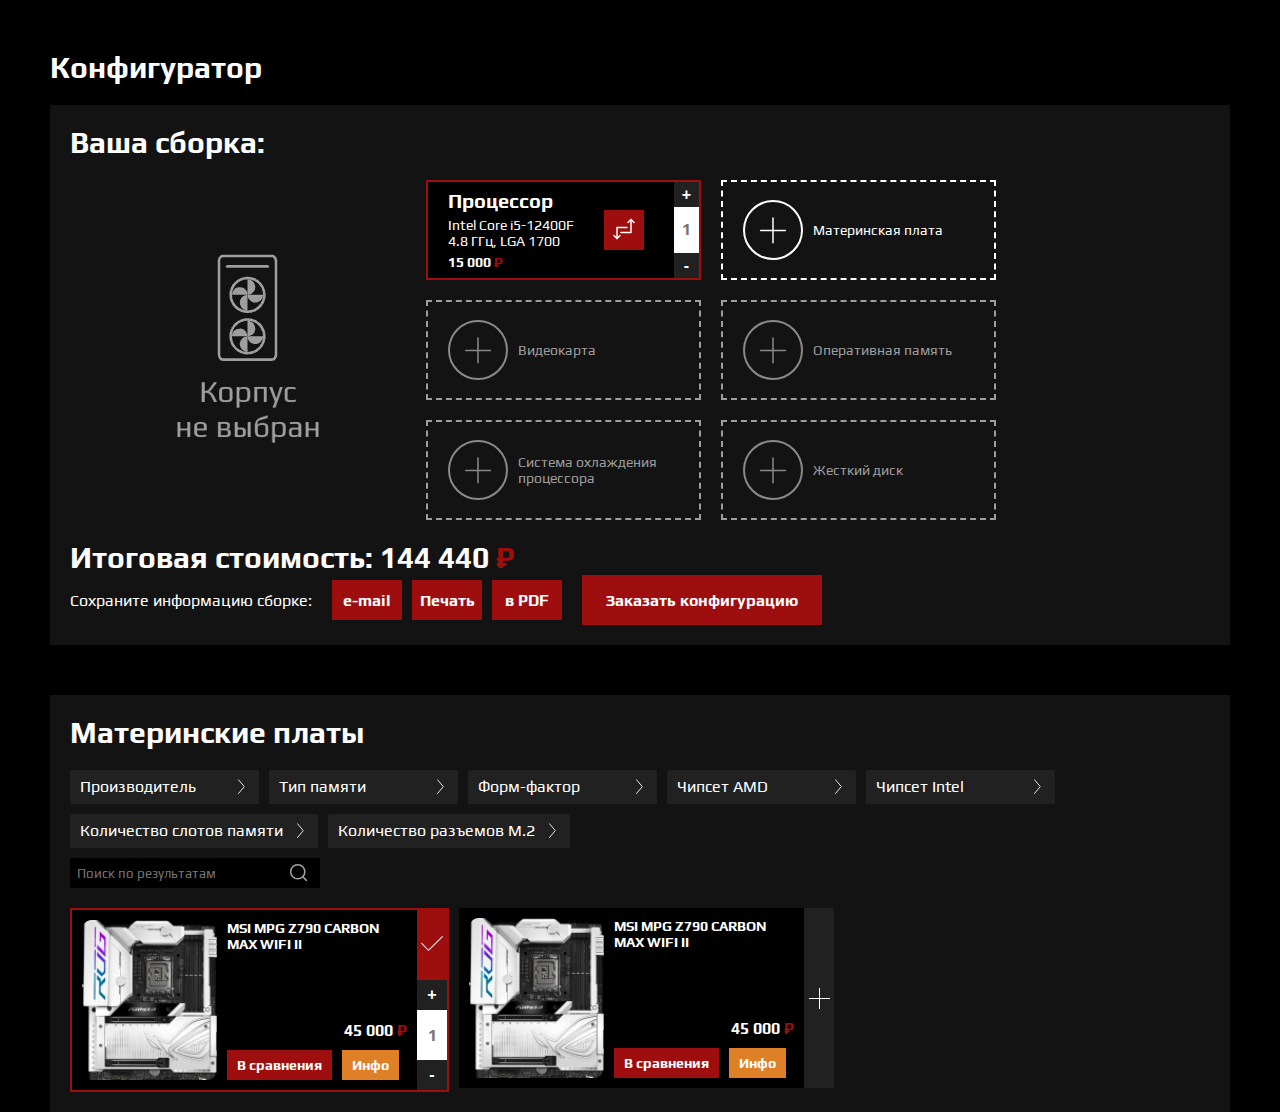
==== configurator.html @ 813980e0 "Configurator is ready" ====
<!DOCTYPE html>
<html lang="en">
<head>
    <meta charset="UTF-8">
    <meta name="viewport" content="width=device-width, initial-scale=1">
    <title>Главная | LevelPC</title>
    <link rel="icon" href="assets/icons/favicon.svg" type="image/x-icon">
    <link rel="preconnect" href="https://fonts.googleapis.com">
    <link rel="preconnect" href="https://fonts.gstatic.com" crossorigin>
    <link href="https://fonts.googleapis.com/css2?family=Play:wght@400;700&display=swap" rel="stylesheet">
    <link rel="stylesheet" href="styles.css">
    <script src="https://code.jquery.com/jquery-3.7.1.js"></script>
</head>
<body>
    <section class="configurator-wrapper">
        <h2 class="block-title">Конфигуратор</h2>
        <div class="configurator-container">
            <div class="your-build-head">
                <h2 class="block-title">Ваша сборка:</h2>
                <h2 class="mobile-price-label">144 440 <span style="color:#9f0e0e;">₽</span></h2>
            </div>
            <div class="configurator-build-container">
                <img src="assets/Images/goods/no-pc.png" alt="" class="build-case-image">
                <div class="build-parts-flex">
                    <div class="build-part chosen-part">
                        <div class="part-text">
                            <p class="build-part-title">Процессор</p>
                            <p class="build-part-name"><a href="">Intel Core i5-12400F<br>4.8 ГГц, LGA 1700</a></p>
                            <p class="build-part-price">15 000 <span style="color:#9f0e0e;">₽</span></p>
                        </div>
                        <button class="part-replace-button">
                            <img src="assets/icons/replace-icon.svg" alt="">
                        </button>
                        <div class="part-counter">
                            <button class="part-add">+</button>
                            <input type="text" class="part-count" placeholder="1">
                            <button class="part-reduce">-</button>
                        </div>
                    </div>
                    <div class="build-part ready-to-pick" >
                        <div class="part-text">
                            <p class="build-part-title">Процессор</p>
                            <p class="build-part-name"><a href="">Intel Core i5-12400F<br>4.8 ГГц, LGA 1700</a></p>
                        </div>
                        <button class="part-replace-button">
                            <img src="assets/icons/replace-icon.svg" alt="">
                        </button>
                        <div class="part-counter">
                            <button class="part-add">+</button>
                            <input type="text" class="part-count" placeholder="1">
                            <button class="part-reduce">-</button>
                        </div>
                        <div class="pick-text">
                            <img src="assets/icons/add-part-icon.svg" alt="" class="add-part-image">
                            <p class="pick-part-name">Материнская плата</p>
                        </div>
                    </div>
                    <div class="build-part ready-to-pick unavailable-to-pick" >
                        <div class="part-text">
                            <p class="build-part-title">Процессор</p>
                            <p class="build-part-name"><a href="">Intel Core i5-12400F<br>4.8 ГГц, LGA 1700</a></p>
                        </div>
                        <button class="part-replace-button">
                            <img src="assets/icons/replace-icon.svg" alt="">
                        </button>
                        <div class="part-counter">
                            <button class="part-add">+</button>
                            <input type="text" class="part-count" placeholder="1">
                            <button class="part-reduce">-</button>
                        </div>
                        <div class="pick-text">
                            <img src="assets/icons/add-part-icon.svg" alt="" class="add-part-image">
                            <p class="pick-part-name">Видеокарта</p>
                        </div>
                    </div>
                    <div class="build-part ready-to-pick unavailable-to-pick" >
                        <div class="part-text">
                            <p class="build-part-title">Процессор</p>
                            <p class="build-part-name"><a href="">Intel Core i5-12400F<br>4.8 ГГц, LGA 1700</a></p>
                        </div>
                        <button class="part-replace-button">
                            <img src="assets/icons/replace-icon.svg" alt="">
                        </button>
                        <div class="part-counter">
                            <button class="part-add">+</button>
                            <input type="text" class="part-count" placeholder="1">
                            <button class="part-reduce">-</button>
                        </div>
                        <div class="pick-text">
                            <img src="assets/icons/add-part-icon.svg" alt="" class="add-part-image">
                            <p class="pick-part-name">Оперативная память</p>
                        </div>
                    </div>
                    <div class="build-part ready-to-pick unavailable-to-pick" >
                        <div class="part-text">
                            <p class="build-part-title">Процессор</p>
                            <p class="build-part-name"><a href="">Intel Core i5-12400F<br>4.8 ГГц, LGA 1700</a></p>
                        </div>
                        <button class="part-replace-button">
                            <img src="assets/icons/replace-icon.svg" alt="">
                        </button>
                        <div class="part-counter">
                            <button class="part-add">+</button>
                            <input type="text" class="part-count" placeholder="1">
                            <button class="part-reduce">-</button>
                        </div>
                        <div class="pick-text">
                            <img src="assets/icons/add-part-icon.svg" alt="" class="add-part-image">
                            <p class="pick-part-name">Система охлаждения процессора</p>
                        </div>
                    </div>
                    <div class="build-part ready-to-pick unavailable-to-pick" >
                        <div class="part-text">
                            <p class="build-part-title">Процессор</p>
                            <p class="build-part-name"><a href="">Intel Core i5-12400F<br>4.8 ГГц, LGA 1700</a></p>
                        </div>
                        <button class="part-replace-button">
                            <img src="assets/icons/replace-icon.svg" alt="">
                        </button>
                        <div class="part-counter">
                            <button class="part-add">+</button>
                            <input type="text" class="part-count" placeholder="1">
                            <button class="part-reduce">-</button>
                        </div>
                        <div class="pick-text">
                            <img src="assets/icons/add-part-icon.svg" alt="" class="add-part-image">
                            <p class="pick-part-name">Жесткий диск</p>
                        </div>
                    </div>
                    <div class="build-part ready-to-pick unavailable-to-pick" >
                        <div class="part-text">
                            <p class="build-part-title">Процессор</p>
                            <p class="build-part-name"><a href="">Intel Core i5-12400F<br>4.8 ГГц, LGA 1700</a></p>
                            
                        </div>
                        <button class="part-replace-button">
                            <img src="assets/icons/replace-icon.svg" alt="">
                        </button>
                        <div class="part-counter">
                            <button class="part-add">+</button>
                            <input type="text" class="part-count" placeholder="1">
                            <button class="part-reduce">-</button>
                        </div>
                        <div class="pick-text">
                            <img src="assets/icons/add-part-icon.svg" alt="" class="add-part-image">
                            <p class="pick-part-name">Твердотельный накопитель</p>
                        </div>
                    </div>
                    <div class="build-part ready-to-pick unavailable-to-pick" >
                        <div class="part-text">
                            <p class="build-part-title">Процессор</p>
                            <p class="build-part-name"><a href="">Intel Core i5-12400F<br>4.8 ГГц, LGA 1700</a></p>
                        </div>
                        <button class="part-replace-button">
                            <img src="assets/icons/replace-icon.svg" alt="">
                        </button>
                        <div class="part-counter">
                            <button class="part-add">+</button>
                            <input type="text" class="part-count" placeholder="1">
                            <button class="part-reduce">-</button>
                        </div>
                        <div class="pick-text">
                            <img src="assets/icons/add-part-icon.svg" alt="" class="add-part-image">
                            <p class="pick-part-name">Корпус</p>
                        </div>
                    </div>
                    <div class="build-part ready-to-pick unavailable-to-pick" >
                        <div class="part-text">
                            <p class="build-part-title">Процессор</p>
                            <p class="build-part-name"><a href="">Intel Core i5-12400F<br>4.8 ГГц, LGA 1700</a></p>
                        </div>
                        <button class="part-replace-button">
                            <img src="assets/icons/replace-icon.svg" alt="">
                        </button>
                        <div class="part-counter">
                            <button class="part-add">+</button>
                            <input type="text" class="part-count" placeholder="1">
                            <button class="part-reduce">-</button>
                        </div>
                        <div class="pick-text">
                            <img src="assets/icons/add-part-icon.svg" alt="" class="add-part-image">
                            <p class="pick-part-name">Система охлаждения корпуса</p>
                        </div>
                    </div>
                </div>
            </div>
            <div class="configurator-bottom">
                <h2 class="final-price-label">Итоговая стоимость: 144 440 <span style="color:#9f0e0e;">₽</span></h2>
                <div class="configurator-bottom-right-part">
                    <p class="save-information-label">Сохраните информацию сборке:</p>
                    <div class="save-information">
                        <button class="save-by-button">e-mail</button>
                        <button class="save-by-button">Печать</button>
                        <button class="save-by-button">в PDF</button>
                    </div>
                    <button class="build-order-button">
                        Заказать конфигурацию
                    </button>
                </div>
            </div>
        </div>
    </section>
    <section class="parts-list-wrapper">
        <!-- <div class="right-popup-wrapper">
            <div class="goods-info-container"></div>
        </div> -->
        <h2 class="block-title">Материнские платы</h2>
        <div class="filters-button">
            <img src="assets/icons/filters-icon.svg" alt="">
            <p class="filters-title">Фильтры</p>
        </div>
        <div class="parts-list-container">
            <div class="specs-drop-list">
                <div class="specs-drop-list-main">
                    <p class="drop-list-title">Производитель</p>
                    <img src="assets/icons/droplist-arrow-icon.svg" alt="" class="droplist-icon">
                    <div class="droplist-list">
                        <div class="droplist-item droplist-item_1">
                            <p>AsRock</p>
                            <input type="checkbox" class="droplist-checkbox">
                        </div>
                        <div class="droplist-item droplist-item_1">
                            <p>ColorFul</p>
                            <input type="checkbox" class="droplist-checkbox">
                        </div>
                        <div class="droplist-item droplist-item_1">
                            <p>GIGABYTE</p>
                            <input type="checkbox" class="droplist-checkbox">
                        </div>
                        <div class="droplist-item droplist-item_1">
                            <p>MaxSun</p>
                            <input type="checkbox" class="droplist-checkbox">
                        </div>
                        <div class="droplist-item droplist-item_1">
                            <p>MSI</p>
                            <input type="checkbox" class="droplist-checkbox">
                        </div>
                    </div>
                </div>
                <!-- <div class="specs-drop-list-main">
                    <p class="drop-list-title">Сокет</p>
                    <img src="assets/icons/droplist-arrow-icon.svg" alt="" class="droplist-icon">
                    <div class="droplist-list">
                        <div class="droplist-item droplist-item_1">
                            <p>AM5</p>
                            <input type="checkbox" class="droplist-checkbox">
                        </div>
                        <div class="droplist-item droplist-item_1">
                            <p>AM4</p>
                            <input type="checkbox" class="droplist-checkbox">
                        </div>
                        <div class="droplist-item droplist-item_1">
                            <p>LGA1851</p>
                            <input type="checkbox" class="droplist-checkbox">
                        </div>
                        <div class="droplist-item droplist-item_1">
                            <p>LGA1700</p>
                            <input type="checkbox" class="droplist-checkbox">
                        </div>
                        <div class="droplist-item droplist-item_1">
                            <p>LGA1200</p>
                            <input type="checkbox" class="droplist-checkbox">
                        </div>
                    </div>
                </div> -->
                <div class="specs-drop-list-main">
                    <p class="drop-list-title">Тип памяти</p>
                    <img src="assets/icons/droplist-arrow-icon.svg" alt="" class="droplist-icon">
                    <div class="droplist-list">
                        <div class="droplist-item droplist-item_1">
                            <p>DDR5</p>
                            <input type="checkbox" class="droplist-checkbox">
                        </div>
                        <div class="droplist-item droplist-item_1">
                            <p>DDR4</p>
                            <input type="checkbox" class="droplist-checkbox">
                        </div>
                    </div>
                </div>
                <div class="specs-drop-list-main">
                    <p class="drop-list-title">Форм-фактор</p>
                    <img src="assets/icons/droplist-arrow-icon.svg" alt="" class="droplist-icon">
                    <div class="droplist-list">
                        <div class="droplist-item droplist-item_1">
                            <p>E-ATX</p>
                            <input type="checkbox" class="droplist-checkbox">
                        </div>
                        <div class="droplist-item droplist-item_1">
                            <p>Standard-ATX</p>
                            <input type="checkbox" class="droplist-checkbox">
                        </div>
                        <div class="droplist-item droplist-item_1">
                            <p>Micro-ATX</p>
                            <input type="checkbox" class="droplist-checkbox">
                        </div>
                        <div class="droplist-item droplist-item_1">
                            <p>Mini-ATX</p>
                            <input type="checkbox" class="droplist-checkbox">
                        </div>
                    </div>
                </div>
                <div class="specs-drop-list-main">
                    <p class="drop-list-title">Чипсет AMD</p>
                    <img src="assets/icons/droplist-arrow-icon.svg" alt="" class="droplist-icon">
                    <div class="droplist-list">
                        <div class="droplist-item droplist-item_1">
                            <p>X870</p>
                            <input type="checkbox" class="droplist-checkbox">
                        </div>
                        <div class="droplist-item droplist-item_1">
                            <p>X870E</p>
                            <input type="checkbox" class="droplist-checkbox">
                        </div>
                        <div class="droplist-item droplist-item_1">
                            <p>B850</p>
                            <input type="checkbox" class="droplist-checkbox">
                        </div>
                        <div class="droplist-item droplist-item_1">
                            <p>B840</p>
                            <input type="checkbox" class="droplist-checkbox">
                        </div>
                    </div>
                </div>
                <div class="specs-drop-list-main">
                    <p class="drop-list-title">Чипсет Intel</p>
                    <img src="assets/icons/droplist-arrow-icon.svg" alt="" class="droplist-icon">
                    <div class="droplist-list">
                        <div class="droplist-item droplist-item_1">
                            <p>Z890</p>
                            <input type="checkbox" class="droplist-checkbox">
                        </div>
                        <div class="droplist-item droplist-item_1">
                            <p>Z790</p>
                            <input type="checkbox" class="droplist-checkbox">
                        </div>
                        <div class="droplist-item droplist-item_1">
                            <p>H770</p>
                            <input type="checkbox" class="droplist-checkbox">
                        </div>
                        <div class="droplist-item droplist-item_1">
                            <p>B760</p>
                            <input type="checkbox" class="droplist-checkbox">
                        </div>
                    </div>
                </div>
                <div class="specs-drop-list-main">
                    <p class="drop-list-title">Количество слотов памяти</p>
                    <img src="assets/icons/droplist-arrow-icon.svg" alt="" class="droplist-icon">
                    <div class="droplist-list">
                        <div class="droplist-item droplist-item_1">
                            <p>8</p>
                            <input type="checkbox" class="droplist-checkbox">
                        </div>
                        <div class="droplist-item droplist-item_1">
                            <p>4</p>
                            <input type="checkbox" class="droplist-checkbox">
                        </div>
                        <div class="droplist-item droplist-item_1">
                            <p>2</p>
                            <input type="checkbox" class="droplist-checkbox">
                        </div>
                    </div>
                </div>
                <div class="specs-drop-list-main">
                    <p class="drop-list-title">Количество разъемов M.2</p>
                    <img src="assets/icons/droplist-arrow-icon.svg" alt="" class="droplist-icon">
                    <div class="droplist-list">
                        <div class="droplist-item droplist-item_1">
                            <p>3</p>
                            <input type="checkbox" class="droplist-checkbox">
                        </div>
                        <div class="droplist-item droplist-item_1">
                            <p>2</p>
                            <input type="checkbox" class="droplist-checkbox">
                        </div>
                        <div class="droplist-item droplist-item_1">
                            <p>1</p>
                            <input type="checkbox" class="droplist-checkbox">
                        </div>
                        <div class="droplist-item droplist-item_1">
                            <p>0</p>
                            <input type="checkbox" class="droplist-checkbox">
                        </div>
                    </div>
                </div>
            </div>
            <input type="search" class="item-search-field" placeholder="Поиск по результатам">
        </div>
        <div class="pc-parts-list">
            <div class="parts-list-item added-item">
                <img src="assets/Images/goods/motherboard.png" alt="" class="list-item-image">
                <div class="item-title-and-price">
                    <p class="item-name">MSI MPG Z790 CARBON MAX WIFI II</p>
                    <p class="item-price">45 000 <span style="color:#9f0e0e;">₽</span></p>
                    <div class="item-buttons">
                        <button class="item-compare">В сравнения</button>
                        <button class="item-info">Инфо</button>
                    </div>
                </div>
                <button class="add-to-build">
                    <img src="assets/icons/add-to-build-icon.svg" alt="" class="add-to-build-icon">
                </button>
                <div class="item-remove-and-count">
                    <button class="remove-item-button">
                        <img src="assets/icons/item-inbuild-icon.svg" alt="">
                    </button>
                    <div class="part-counter item-counter">
                        <button class="part-add">+</button>
                        <input type="text" class="part-count" placeholder="1">
                        <button class="part-reduce">-</button>
                    </div>
                </div>
            </div>
            <div class="parts-list-item">
                <img src="assets/Images/goods/motherboard.png" alt="" class="list-item-image">
                <div class="item-title-and-price">
                    <p class="item-name">MSI MPG Z790 CARBON MAX WIFI II</p>
                    <p class="item-price">45 000 <span style="color:#9f0e0e;">₽</span></p>
                    <div class="item-buttons">
                        <button class="item-compare">В сравнения</button>
                        <button class="item-info">Инфо</button>
                    </div>
                </div>
                <button class="add-to-build">
                    <img src="assets/icons/add-to-build-icon.svg" alt="" class="add-to-build-icon">
                </button>
                <div class="item-remove-and-count">
                    <button class="remove-item-button">
                        <img src="assets/icons/item-inbuild-icon.svg" alt="">
                    </button>
                    <div class="part-counter item-counter">
                        <button class="part-add">+</button>
                        <input type="text" class="part-count" placeholder="1">
                        <button class="part-reduce">-</button>
                    </div>
                </div>
            </div>
        </div>
    </section>
    <script src="script.js"></script>
</body>
</html>
---- styles.css ----
@import url('https://fonts.googleapis.com/css2?family=Play:wght@400;700&display=swap');


input[type="search"]::-webkit-search-cancel-button
{
  -webkit-appearance:none;
}

html{
    margin: 0;
    padding: 0;
}
body{
    font-family: 'Play', serif;
    width: 100%;
    margin: 0;
    background-color: #000;
}

h1{
    font-size: 30pt;
}
h2{
    color: #fff;
    font-size: 30px;
    width: auto;
    margin: 0;
    margin-bottom: 20px;
}
p{
    font-family: 'Play', serif;
    margin: 0;
}
li{
    list-style: none;
}
a{
    text-decoration: none;
    color: #a3a3a3;
}
.header-wrapper{
    border-bottom: 2px solid #9f0e0e;
    height: 48px;
    width: 100%;
    position: fixed;
    z-index: 4;
    background-color: #000000;
}
.burger-menu-button{
    display: none;
    color: #fff;
    border: 0;
    background-color: #000;
    border-radius: 0;
    height: 48px;
    padding-top: 17px;
    justify-content: space-evenly;
    width: fit-content;
    cursor: pointer;
}
.burger-menu-button:hover{
    background-color: #9f0e0e;
    transition: 0.3s;
}
.burger-menu-wrapper {
    position: fixed;
    top: 0;
    left: -300px; /* Прячем за левый край */
    width: 250px;
    height: 100vh;
    background-color: #000;
    z-index: 4;
    display: flex;
    flex-direction: column;
    padding-top: 50px;
    padding-bottom: 50px;
    transition: left 0.3s ease-in-out;
}
.burger-menu-container{
    padding-left: 50px;
}
.burger-menu-container .header-connect-buttons{
    margin-top: 20px;
    display: none;
}
.burger-menu-container button{
    justify-content: flex-start;
}
.burger-menu-container .header-logo{
    margin-bottom: 20px;
}
.burger-menu-overlay {
    position: fixed;
    top: 0;
    left: 0;
    z-index: 2;
    width: 100%;
    height: 100%;
    background: rgba(0, 0, 0, 0.5); /* Затемнение */
    backdrop-filter: blur(5px); /* Размытие */
    opacity: 0;
    visibility: hidden;
    transition: opacity 0.3s ease, visibility 0.3s ease;
}
.burger-menu-wrapper.active {
    left: 0;
}

.burger-menu-overlay.active {
    opacity: 1;
    visibility: visible;
}
.header-logo{
    margin-right: 50px;
    cursor: pointer;
}
.header-body{
    max-width: 1600px;
    padding-left: 50px;
    padding-right: 50px;
    margin-left: auto;
    margin-right: auto;
    display: flex;
    justify-content: space-between;
}
.header-left-part{
    max-width: 963px;
    display: flex;
    justify-content: flex-start;
}
.header-nav-wrapper {
    display: flex;
    justify-content: space-between;
    gap: 10px;
    height: 48px;
    position: relative;
}
.header-nav-button{
    background-color: #000;
    width: fit-content;
    height: 48px;
    padding-top: 17px;
    border: 0;
    color: #fff;
    display: flex;
    justify-content: space-evenly;
    width: fit-content;
    cursor: pointer;
}
.header-nav-button:hover{
    transition: 0.3s;
    background-color: #9f0e0e;
}
.header-nav-button-label{
    margin-top: 0;
    margin-bottom: 0;
    margin-left: 5px;
    font-size: 14px;
    font-weight: bold;
    line-height: 14px;
    white-space: nowrap;
}
.header-right-part{
    max-width: 480px;
    margin-left: 20px;
    width: 100%;
    height: 30px;
    margin-top: 10px;
    display: flex;
    justify-content: flex-end;
    gap: 20px;
}
.header-search{
    background-color: #131313;
    border: 0;
    font-family: Play;
    max-width: 400px;
    min-width: 150px;
    width: 100%;
    color: #fff;
    background-image: url('assets/icons/search-icon.svg');
    background-position: 95%; 
    background-repeat: no-repeat;
    text-indent: 5px;
    color: #a3a3a3;
}
.header-search::placeholder{
    font-family: Play;
    text-indent: 5px;
    color: #a3a3a3;
}
.header-search:focus{
    outline: 2px solid #9f0e0e;
}
.header-connect-buttons{
    max-width: 110px;
    display: flex;
    gap: 5px;
}
.header-connect-button{
    background-color: #000;
    width: fit-content;
    height: fit-content;
    border: 0;
    padding: 0;
}
.header-connect-icon{
    cursor: pointer;
}
.header-connect-icon:hover ellipse{
    transition: 0.3s;
    fill: #E08026;
}
.header-functional-buttons{
    max-width: 94px;
    display: flex;
    gap: 10px;
    margin-top: 3px;
    
}
.header-functional-buttons button{
    background: none;
    padding: 0;
    margin: 0;
    border:0;
    
}
.header-funcbutton-icon{
    height: 24px;
    width: 24px;
    cursor: pointer;
}
.header-more-button{
    display: none;
    position: relative;
}
.header-more-menu {
    display: none;
    position: fixed;
    flex-direction: column;
    top: 48px;
    background:#131313;
    border: 2px solid #9f0e0e;
    z-index: 5;
    width: fit-content;
}

.header-more-menu button {
    width: 100%;
    padding-left: 10px;
    padding-right: 10px;
    justify-content: flex-start;

}

.header-more-menu button:hover {
    background-color: #9f0e0e;
}
.catalogue-menu {
    position: fixed;
    top: 50px;
    z-index: -1;
    left: 0;
    display: none;
    max-width: 1200px;
    min-width: 900px;
    min-height: 200px;
    font-size: 14px;
    background-color: #131313;
    border-bottom: 2px solid #9f0e0e;
    border-left: 2px solid #9f0e0e;
    border-right: 2px solid #9f0e0e;
    color: #fff;
    z-index: 6;
}
.catalogue-menu.burger-active {
    max-width: fit-content;
    border-top: 2px solid #9f0e0e;
    min-width: auto;
    margin-top: 45px;
    height: auto;
}
.catalogue-menu.burger-active .category-content{
    height: auto;
}
.catalogue-menu.burger-active .category-list{
    flex-direction: column;
    margin-bottom: 10px;
}
.catalogue-menu.burger-active .catalogue-divider{
    height: 22vh;
    margin-bottom: 0;
    margin-top: 10px;

}
.catalogue-menu-left ul {
    list-style: none;
    padding: 0;
    margin-top: 10px;
    margin-bottom: 10px;
}

.catalogue-menu-left ul li {
    padding: 10px;
    cursor: pointer;
}

.catalogue-menu-left ul li:hover {
    background-color: #9f0e0e;
}
.catalogue-menu-left li{
    width: 200px;
    text-indent: 10px;
    display: flex;
    justify-content: space-between;
}
.catalogue-divider{
    width: 1px;
    height: 170px;
    margin-left: 20px;
    margin-top: auto;
    margin-bottom: auto;
    background-color: #a3a3a3;
}
.catalogue-menu-right {
    width: 80%;
    min-height: 180px;
    margin-top: auto;
    margin-bottom: auto;
    padding-left: 20px;
}

.category-content {
    display: none; /* Скрываем все категории по умолчанию */
    height: 180px;
    padding-top: 20px;
}

.category-content.active {
    display: block; /* Показываем активную категорию */
}

/* Показываем меню при наведении на кнопку "КАТАЛОГ" */
.header-catalogue-button:hover + .catalogue-menu,
.catalogue-menu:hover {
    display: flex;
}
.catalogue-category-title{
    margin-top: 0;
    margin-bottom: 20px;
}
.category-list{
    max-width: 800px;
    height: auto;
    color: #a3a3a3;
    display: flex;
    justify-content: flex-start;
}
.computers-list-titles{
    margin: 0;
    padding: 0;
    margin-right: 20px;
}
.category-list li{
    height: fit-content;
    width: 260px;
    margin-bottom: 15px;
    height: 16px;
    cursor: pointer;
}
.category-list li:hover{
    text-decoration: underline;
}

.slider-wrapper {
    padding-top: 50px;
    position: relative;
    max-width: 1920px;
    overflow: hidden;
    margin-left: auto;
    margin-right: auto;
}

.slider-content {
    position: relative;
    max-height: 700px;
}

/* Слайды с изображениями и текстом */
.slider-images {
    max-width: 1920px;
    display: flex;
    transition: transform 0.5s ease-in-out; /* Анимация сдвига */
}

.slide {
    min-width: 100%; /* Каждый слайд занимает 100% ширины */
    height: 100%;
    position: relative; /* Для позиционирования текста внутри слайда */
}

.slide img {
    width: 100%;
    height: 100%;
    object-fit: cover; /* Изображение как фон */
    right: 0;
}

/* Текстовый блок внутри слайда */
.slider-title {
    position: absolute;
    top: 50%;
    left: 8%;
    transform: translateY(-50%);
    width: 30%;
    color: #fff;
    z-index: 2; /* Текст поверх изображения */
}

.slider-title h1 {
    font-size: 4vw;
    margin-bottom: 3vh;
}

.slider-title p {
    font-size: 1.5vw;
}

/* Кнопки навигации */
.slider-nav {
    position: absolute;
    top: 50%;
    background-color: transparent;
    border: none;
    color: #9f0e0e;
    font-size: 50px;
    cursor: pointer;
    z-index: 3; /* Кнопки поверх текста и изображения */
}

.slider-nav.prev {
    left: 2.5%;
    padding: 0;
}

.slider-nav.next {
    right: 2.5%;
    padding: 0;
}
.slider-nav img{
    transform: scale(0.7);
}
.slider-nav:hover img {
    transition: 0.3s;
    filter: brightness(150%);
}

/* Индикаторы */
.slider-indicators {
    position: absolute;
    max-width: 100px;
    bottom: 20px;
    left: 50%;
    display: flex;
    justify-content: space-between;
    gap: 20px;
    transform: translateX(-50%);
    z-index: 3; /* Индикаторы поверх текста и изображения */
}

.indicator {
    width: 20px;
    height: 20px;
    background-color: #9e9e9e;
    border-radius: 50%;
    cursor: pointer;
    opacity: 0.5;
    transition: opacity 0.3s ease;
}

.indicator.active {
    background-color: #9f0e0e;
    opacity: 1;
}
.computer-series-title-wrapper{
    max-width: 1600px;
    width: 100%;
    margin-top: 50px;
    margin-left: auto;
    margin-right: auto;
}
.series-title-wrapper{
    max-width: 752px;
    color: #fff;
    font-weight: bold;
    font-size: 30px;
    margin-left: auto;
    margin-right: auto;
    text-align: center;
}
.series-title-caption{
    margin-top: 5px;
    font-size: 14px;
    font-weight: normal;
    color: #9f0e0e;
}
.computer-series-wrapper{
    margin-top: 50px;
    max-width: 1600px;
    display: flex;
    justify-content: center;
    gap: 20px;
    height: auto;
    flex-wrap: wrap;
    align-items: center;
    margin-left: auto;
    margin-right: auto;
}
.series-part{
    max-width: 20%;
    background-color: #131313;
    padding: 20px;
}
.series-part img{
    max-width: 360px;
    width: 100%;
}
.series-part-title{
    max-width: 365px;
    font-size: 20px;
    width: 100%;
    text-align: center;
}
.series-part p{
    color: #fff;
    font-weight: bold;
}
.series-part-caption{
    color: #9e9e9e;
    font-size: 14px;
    max-width: 365px;
    line-height: 14pt;
    margin-top: 10px;
}
.series-part-price{
    font-size: 30px;
    width: fit-content;
    margin-top: 10px;
    margin-left: auto;
    margin-right: auto;
}
.button-container{
    width: 100%;
    display: flex;
    align-items: center;
    height: fit-content;
}
.computer-series-part-button{
    max-width: 210px;
    width: 100%;
    height: 30px;
    background-color: #9f0e0e;
    border: none;
    color: #fff;
    font-size: 14px;
    font-family: Play;
    font-weight: bold;
    padding: 0;
    margin-top: 10px;
    cursor: pointer;
    margin-left: auto;
    margin-right: auto;

}
.computer-series-part-button:hover{
    transition: 0.3s;
    background-color: #E08026;
}
/* Новый слайдер */
.second-slider-wrapper {
    position: relative;
    width: 100%; /* Занимает всю ширину окна */
    max-height: 280px; /* Минимальная высота */
    overflow: hidden;
    margin-top: 50px;
}

.second-slider-wrapper .slider-content {
    position: relative;
    max-height: 280px;
}

/* Слайды с изображениями и текстом */
.second-slider-wrapper .slider-images {
    width: 100%;
    display: flex;
    transition: transform 0.5s ease-in-out; /* Анимация сдвига */
}

.second-slider-wrapper .slide {
    position: relative; /* Для позиционирования текста внутри слайда */
}

.second-slider-wrapper .slide img {
    width: 100%;
    object-fit: cover; /* Изображение как фон */
}

/* Текстовый блок внутри слайда */
.second-slider-wrapper .slider-title {
    position: absolute;
    top: 50%;
    left: 8%;
    transform: translateY(-50%);
    width: 30%;
    color: #fff;
    z-index: 2; /* Текст поверх изображения */
}

/* Кнопки навигации */
.second-slider-wrapper .slider-nav {
    position: absolute;
    top: 50%;
    transform: translateY(-50%);
    background-color: transparent;
    border: none;
    color: #9f0e0e;
    font-size: 50px;
    cursor: pointer;
    z-index: 3; /* Кнопки поверх текста и изображения */
}

.second-slider-wrapper .slider-nav.prev {
    left: 2.5%;
    padding: 0;
}

.second-slider-wrapper .slider-nav.next {
    right: 2.5%;
    padding: 0;
}

.second-slider-wrapper .slider-nav:hover img {
    transition: 0.3s;
    filter: brightness(150%);
}

/* Индикаторы */
.second-slider-wrapper .slider-indicators {
    position: absolute;
    bottom: 20px;
    left: 50%;
    transform: translateX(-50%);
    display: flex;
    z-index: 3; /* Индикаторы поверх текста и изображения */
}

.second-slider-wrapper .indicator {
    width: 20px;
    height: 20px;
    background-color: #9e9e9e;
    border-radius: 50%;
    margin: 0 10px;
    cursor: pointer;
    opacity: 0.5;
    transition: opacity 0.3s ease;
}

.second-slider-wrapper .indicator.active {
    background-color: #9f0e0e;
    opacity: 1;
}

.configurator-banner-wrapper {
    margin-top: 50px;
    width: 100%;
    max-height: 450px;
    position: relative;
    overflow: hidden;
}
.configurator-banner-container{
    width: 100%;
    max-height: 500px;
    display: flex;
}
.configurator-banner-left-part {
    position: relative;
    display: flex;
    flex-direction: column;
    justify-content: flex-end;
    width: fit-content;
    max-height: 405px;
    margin-left: 8vw;
}

.configurator-banner-title {
    max-width: 851px;
    height: fit-content;
    font-size: 2vw; /* Размер текста зависит от ширины экрана */
    font-weight: bold;
    color: #fff;
    margin: 0;
}

.configurator-banner-back {
    position: absolute;
    bottom: 0;
    width: 100%; /* Изображение занимает всю ширину контейнера */
    object-fit: contain; /* Сохраняем пропорции изображения, не обрезая его */
    z-index: -2; /* Фоновое изображение */
}

.configurator-banner-pc {
    margin-left: 3%;
    margin-top: auto;
    width: 30%;
}

.configurator-banner-button {
    padding: 0;
    margin-top: 25px;
    width: 70%;
    height: 7vw;
    font-weight: bold;
    color: #fff;
    background-color: #9f0e0e;
    font-size: 2vw; /* Размер текста зависит от ширины экрана */
    font-family: Play;
    border: 0;
    cursor: pointer;
    margin-bottom: 10px;
}

.configurator-banner-button:hover {
    background-color: #E08026;
    transition: 0.3s;
}
.configurator-banner-button:hover {
    background-color: #E08026;
    transition: 0.3s;
}
.advantages-banner-wrapper{
    margin-top: 50px;
    width: 100%;
    background-image: url('assets/Images/banners/why-we-banner.png');
    background-position: center;
}
.advantages-banner-image{
    position: absolute;
    z-index: -1;
    width: 100%; /* Изображение занимает всю ширину контейнера */
    object-fit: cover; /* Сохраняем пропорции изображения, не обрезая его */
}
.advantages-container{
    max-width: 1600px;
    padding-top: 30px;
    padding-bottom: 30px;
    margin-left: auto;
    margin-right: auto;
}
.advantages-title{
    width: fit-content;
    margin-left: auto;
    margin-right: auto;
}

.advantages-flex {
    max-width: 1600px;
    height: auto;
    display: flex;
    gap: 20px; /* Расстояние между элементами */
    flex-wrap: wrap; /* Разрешаем перенос элементов на новую строку */
    justify-content: space-around; /* Элементы выравниваются по левому краю */
}

.advantage-item {
    height: auto;
    display: flex;
    flex-direction: column;
    align-items: center;
    flex: 1 1 auto; /* Элементы растягиваются, чтобы заполнить доступное пространство */
    max-width: 20%; /* Минимальная ширина элемента */
}
.advantage-image {
    width: 100px;
    height: 80px;
}

.advantage-title {
    font-size: 20px;
    color: #fff;
    font-weight: bold;
    text-align: center;
    margin-top: 10px;
    margin-bottom: 10px;
}

.advantage-caption {
    color: #9e9e9e;
    max-width: 344px;
    text-align: center;
}
.news-wrapper{
    margin-top: 50px;
    max-width: 1600px;
    width: 100%;
    height: auto;
    margin-left: auto;
    margin-right: auto;
}
.news-title{
    width: fit-content;
    margin-left: auto;
    margin-right: auto;
}
.news-container{
    width: 100%;
    height: auto;
    display: flex;
    justify-content: space-around;
    align-items: center;
    margin-left: auto;
    margin-right: auto;
    flex-wrap: wrap;
    row-gap: 20px;
    gap: 20px;
}
.news-item{
    max-width: 345px;
    padding-left: 20px;
    padding-right: 20px;
    height: auto;
    padding-top: 20px;
    padding-bottom: 20px;
    background-color: #131313;
    display: flex;
    flex-direction: column;
    justify-content: space-between;
    align-items: center;
    gap: 20px;
}
.news-image{
    max-width: 345px;
}
.news-caption{
    color: #ffffff;
    max-width: 345px;
}
.news-info{
    max-width: 345px;
    width: 100%;
    display: flex;
    justify-content: space-between;
}
.news-source, .news-date{
    color: #9e9e9e;
}
.footer-wrapper{
    border-top: 2px solid #9f0e0e;
    margin-top: 50px;
    width: 100%;
    height:auto;
    background-color: #000000;
    font-size: 16px;
    color: #9e9e9e;
}
.footer-content{
    max-width: 1600px;
    height: auto;
    margin-top: 40px;
    margin-left: auto;
    margin-right: auto;
    display: flex;
    justify-content: flex-start;
    flex-wrap: wrap;
    margin-bottom: 20px;
}
.footer-left-part{
    max-width: 230px;
    display: flex;
    flex-direction: column;
    gap: 30px;
    margin-right: 100px;
}
.footer-icons{
    max-width: 221px;
    height: auto;
    display: flex;
    justify-content: space-between;
}
.footer-logo{
    max-width: 221px;
    width: 100%;
}
.subscribe{
    max-width: 230px;
}
.footer-button svg{
    width: 60px;
    height: 60px;
}
.footer-right-part{
    max-width: 1200px;
    display: flex;
    justify-content: flex-start;
    gap: 50px;
    flex-wrap: wrap;
}
.footer-info{
    font-weight: bold;
    display: flex;
    flex-direction: column;
    padding-left: 0;
    gap: 12px;
}
.info-row{
    font-weight: normal;
}
.info-row:hover{
    text-decoration: underline;
}
.info-3:hover{
    text-decoration: none;
}
.footer-warning{
    font-size: 10px;
    margin-left: auto;
    margin-right: auto;
    margin-bottom: 20px;
    text-align: center;
}.configurator-wrapper{
    max-width: 1600px;
    margin-left: auto;
    margin-right: auto;
    margin-top: 50px;
}
.block-title{
    margin-bottom: 20px;
}
.configurator-container{
    padding: 20px;
    background-color: #131313;
}
.your-build-head{
    display: flex;
    width: 100%;
    justify-content: space-between;
    align-items: center;
    margin-bottom: 20px;
}
.mobile-price-label{
    display: none;
}
.your-build-head h2{
    margin-bottom: 0;
}
.configurator-build-container{
    display: flex;
}
.build-case-image{
    max-width: 356px;
}
.build-parts-flex{
    max-width: 1170px;
    padding-right: 34px;
    max-height: 340px;
    overflow-y: scroll;
    display: flex;
    gap: 20px;
    flex-wrap: wrap;
    align-content: flex-start;
}
.build-parts-flex::-webkit-scrollbar {
    width: 10px;
    background: #000000;
}
.build-parts-flex::-webkit-scrollbar-thumb {
    background: #9f0e0e;
}
.build-part{
    width: 275px;
    height: 100px;
    color: #fff;
    padding-left: 20px;
    box-sizing: border-box;
    display: flex;
    justify-content: space-between;
}
.chosen-part{
    background-color: #000;
    border: 2px solid #9f0e0e;
}
.ready-to-pick{
    border: 2px dashed rgb(255, 255, 255);
    font-size: 14px;
    cursor: pointer;
}
.ready-to-pick .part-text{
    display: none;
}
.ready-to-pick .part-replace-button{
    display:none;
}
.ready-to-pick .part-counter{
    display: none;
}
.pick-text{
    display: flex;
    align-items: center;
    gap: 10px;
}
.add-part-image{
    width: 60px;
}
.unavailable-to-pick{
    cursor:default;
    border: 2px dashed #9e9e9e;
}
.unavailable-to-pick p{
    color: #9e9e9e;
}
.unavailable-to-pick img{
    opacity: 0.5;
}
.build-part-title{
    margin-top: 6.5px;
    margin-bottom: 5px;
    font-size: 20px;
    font-weight: bold;
}
.build-part-name{
    font-size: 14px;
    color: #fff;
    margin-bottom: 5px;
}
.build-part-name a{
    color: #fff;
}
.build-part-name:hover{
    text-decoration: underline;
}
.build-part-price{
    font-weight: bold;
    font-size: 14px;
}
.part-replace-button{
    width: 40px;
    height: 40px;
    background-color: #9f0e0e;
    border: 0;
    margin-top: auto;
    margin-bottom: auto;
    cursor: pointer;
}
.part-replace-button:hover{
    transition: 0.3s;
    background-color: #E08026;
}
.part-counter{
    width: 25px;
    height: 96px;
}
.part-counter button{
    width: 25px;
    height: 25px;
    border-radius: 0;
    border: none;
    font-size: 16px;
    font-weight: bold;
    background-color: #212121;
    color: #fff;
    cursor: pointer;
}
.part-counter button:hover{
    transition: 0.3s;
    background-color: #9f0e0e;
}
.part-count{
    width: 25px;
    height: 46px;
    background-color: #fff;
    text-align: center;
    color: #000;
    line-height: 46px;
    font-size: 16px;
    font-weight: bold;
    padding: 0;
    border: 0;
    font-family: Play;
}
.part-count:focus{
    outline: 0;
}
.configurator-bottom{
    color: #fff;
    margin-top: 20px;
    display: flex;
    justify-content: space-between;
}
.configurator-bottom-right-part{
    display: flex;
    height: 50px;
    align-items: center;
    gap: 20px;
}
.final-price-label{
    margin-top: auto;
    margin-bottom: auto;
}
.save-information{
    display: flex;
    gap: 10px;
}
.save-by-button{
    width: 70px;
    height: 40px;
    border-radius: 0;
    background-color: #9f0e0e;
    color: #fff;
    font-weight: bold;
    font-family: Play;
    border: 0;
    font-size: 16px;
    cursor: pointer;
}
.save-by-button:hover{
    background-color: #E08026;
    transition: 0.3s;
}
.build-order-button{
    width: 240px;
    height: 50px;
    border-radius: 0;
    background-color: #9f0e0e;
    color: #fff;
    font-weight: bold;
    font-family: Play;
    border: 0;
    font-size: 16px;
    cursor: pointer;
}
.build-order-button:hover{
    transition: 0.3s;
    background-color: #E08026;
}
.parts-list-wrapper{
    position: relative;
    max-width: 1600px;
    margin-left: auto;
    margin-right: auto;
    margin-top: 50px;
    background-color: #131313;
    box-sizing: border-box;
    padding: 20px;
}
.right-popup-wrapper{
    display: flex;
    background-color: #000;
    width: 500px;
    position: fixed;
    z-index: 2;
    right: 0;
    height: 100vh;
    top: 0;
}
.parts-list-title{
    margin-bottom: 20px;
}
.parts-list-container{
}
.filters-button{
    display: none;
    color: #fff;
    font-size: 14px;
    font-weight: bold;
    width: 92px;
    justify-content: space-between;
    margin-bottom: 10px;
    cursor: pointer;
}
.specs-drop-list{
    display: flex;
    gap: 10px;
    flex-wrap: wrap;
}
.specs-drop-list-main{
    position: relative;
    min-width: 185px;
    width: fit-content;
    position: relative;
    height: 30px;
    background-color: #212121;
    color: #fff;
    display: flex;
    justify-content: space-between;
    gap: 10px;
    align-items: center;
    border-radius: 2px 2px 0px 0px;
    border: 2px solid #212121;
    cursor: pointer;
}
.drop-list-title{
    line-height: 14px;
    margin-left: 8px;
}
.droplist-icon{
    width: 15px;
    margin-right: 8px;
    transform: rotate(-90deg);
    transition: 0.3s;
}
.droplist-list{
    width: calc(100% + 4px);
    display: none;
    position: absolute;
    z-index: 2;
    top: 0;
    margin-top: 30px;
    margin-left: -2px;
    background-color: #000;
    min-width: inherit;
    border: 2px solid #9f0e0e;
    border-top: 0px;
    line-height: 14px;
    border-radius: 0px 0px 2px 2px;
    box-sizing: border-box;
}
.droplist-item{
    height: 30px;
    box-sizing: border-box;
    padding: 7.5px;
    display: flex;
    justify-content: space-between;
}
.specs-drop-list-main:hover .droplist-list
{
    display: block;
}
.specs-drop-list-main:hover
{
    border-color: #9f0e0e;
}
.specs-drop-list-main:hover .droplist-icon
{
    transform: rotate(0deg);
    transition: 0.3s;
}
.droplist-checkbox{
    width: 15px;
    height: 15px;
    background-color: #fff;
    margin: 0;
}
.item-search-field{
    border: 0;
    font-family: Play;
    color: #fff;
    background-image: url('assets/icons/search-icon.svg');
    background-position: 95%; 
    background-repeat: no-repeat;
    text-indent: 5px;
    color: #a3a3a3;
    background-color: #000;
    width: 250px;
    height: 30px;
    margin-top: 10px;
}
.item-search-field:focus{
    border-radius: 0;
    outline: 2px solid #9f0e0e;
}
.pc-parts-list{
    display: flex;
    gap: 10px;
    flex-wrap: wrap;
    margin-top: 20px;
}
.parts-list-item{
    max-width: 380px;
    height: 180px;
    background-color: #000;
    display: flex;
    gap: 10px;
}
.list-item-image{
    margin: 10px;
    margin-right: 0;
}
.item-title-and-price{
    display: flex;
    flex-direction: column;
    gap: 10px;
    margin-top: 10px;
    margin-bottom: 10px;
    max-width: 180px;
}
.item-name{
    color: #fff;
    font-weight: bold;
    font-size: 14px;
    margin-bottom: auto;
}
.item-price{
    color: #fff;
    font-weight: bold;
    font-size: 16px;
    width: fit-content;
    margin-left: auto;
}
.item-buttons{
    display: flex;
    gap: 10px;
}
.item-info, .item-compare{
    height: 30px;
    padding-left: 10px;
    padding-right: 10px;
    border-radius: 0;
    border: 0;
    color: #fff;
    font-weight: bold;
    font-size: 14px;
    font-family: Play;
    cursor: pointer;
}
.item-info{
    background-color: #E08026;
}
.item-compare{
    background-color: #9f0e0e;
}
.add-to-build{
    width: 30px;
    background-color: #212121;
    display: flex;
    align-items: center;
    justify-content: space-evenly;
    border: 0;
    border-radius: 0;
    padding: 0;
    cursor: pointer;
}
.add-to-build-icon{
    width: 21px;
    margin-top: auto;
    margin-bottom: auto;
}
.add-to-build:hover{
    transition: 0.3s;
    background-color: #E08026;
}
.item-remove-and-count{
    width: 30px;
    display: none;
}
.item-counter{
    width: 30px;
    height: 110px;
}
.item-counter button{
    width: 30px;
    height: 30px;
}
.item-counter input{
    height: 50px;
    width: 30px;
}
.remove-item-button{
    width: 30px;
    height: 70px;
    background-color: #9f0e0e;
    border: 0;
    border-radius: 0;
    padding: 0;
    cursor: pointer;
}
.remove-item-button:hover{
    background-color: #E08026;
    transition: 0.3s;
}
.added-item {
    border: 2px solid #9f0e0e;
}
.added-item .add-to-build{
    display: none;
}
.remove-item-button img{
    width: 22px;
}
.added-item .item-remove-and-count{
    display: block;    
}
@media (max-width: 1616px) {
    .news-container{
        max-width: 1450px;
    }
    .news-item{
        max-width: 300px;
    }
    .news-image{
        max-width: 300px;
    }
    .footer-content{
        max-width: 1400px;
        justify-content: space-between;
    }
    .configurator-wrapper, .parts-list-wrapper{
        margin-left: 50px;
        margin-right: 50px;
    }
}
@media (max-width: 1436px) {
    .news-container{
        max-width: 1300px;
    }
    .news-item{
        max-width: 250px;
    }
    .news-image{
        max-width: 250px;
    }
    .first-about-button, .first-contacts-button, .first-guarantee-button{
        display: none;
    }
    .header-more-button{
        display: flex;
    }
    .footer-content{
        max-width: 1200px;
    }
}
@media (max-width: 1300px) {
    .header-nav-wrapper{
        justify-content: flex-start;
        gap: 5px;
    }
    .header-logo{
        margin-right: 20px;
    }
    
    .header-more-button p{
        margin-left: 5px;
        margin-right: 5px;
    }
    .computer-series-wrapper{
        max-width: 1100px;
    }
    .series-part{
        max-width: 20%;
    }
    .configurator-banner-left-part{
        margin-left: 50px;
    }
    .advantages-flex{
        max-width: 1100px;
        margin-left: auto;
        margin-right: auto;
    }
    .advantage-image{
        max-width: 90px;
    }
    .news-container{
        max-width: 1100px;
        margin-left: auto;
        margin-right: auto;
    }
    .news-item {
        max-width: 220px;
    }
    .news-image{
        max-width: 220px;
    }
    .footer-content{
        flex-direction: column;
        align-items: center;
        row-gap: 20px;
    }
    .footer-left-part{
        max-width: 800px;
        flex-direction: row;
        margin-right: 0;
        justify-content: space-around;
    }
    .subscribe{
        max-width: 180px;
        width: 100%;
        padding-top: 15px;
    }
    .footer-icons{
        gap: 10px;
    }
    .configurator-bottom{
        flex-wrap: wrap;
    }
}
@media (max-width: 1120px) {
    .burger-menu-button{
        display: flex;
    }
    .header-nav-wrapper{
        display: none;
    }
    .computer-series-wrapper{
        max-width: 800px;
    }
    .series-part{
        max-width: 40%;
    }
    .news-container{
        max-width: 800px;
    }
    .news-item{
        max-width: 345px;
    }
    .news-image{
        max-width: 345px;
    }
    .advantages-flex{
        max-width: 800px;
    }
    .advantage-item{
        max-width: 345px;
    }
}

@media (max-width: 767px) {
    body{
        min-width: 320px;
    }
    .header-wrapper{
        height: 110px;
        position: static;
    }
    .header-body{
        padding-left: 10px;
        padding-right: 10px;
        padding-top: 10px;
    }
    .header-connect-buttons{
        display: none;
    }
    .header-functional-buttons{
        margin-top: 0;
        justify-content: flex-end;
    }
    .header-functional-buttons button{
        width: 20px;
        height: 20px;
    }
    .header-functional-buttons img{
        width: 20px;
        height: 20px;
        gap: 8px;
        width: auto;
    }
    .header-right-part{
        height: 70px;
        margin-top: 10px;
        margin-left: 0;
    }
    .header-search{
        position: absolute;
        height: 30px;
        width: calc(100% - 20px);
        max-width: 747px;
        margin-top: 40px;
        left: 10px;
        background-position: 98%;
    }
    .burger-menu-button{
        order: -1;
        padding-top: 10px;
        padding-left: 0;
        padding-right: 0;
    }
    .burger-menu-button img{
        width: 20px;
    }
    .burger-menu-button p{
        display: none;
    }
    .burger-menu-container .header-logo{
        position: static;
        margin-left: 56px;
    }
    .burger-menu-container .header-connect-buttons{
        margin-top: 20px;
        display: flex;
        margin-left: 6px;
    }
    .burger-menu-container .header-nav-button{
        width: 200px;
    }
    .header-logo{
        position: absolute;
        width: 100px;
        height: 24px;
        margin-right: 0;
        margin-top: 10px;
        left: 50%;
        transform: translateX(-50%);
    }
    .slider-wrapper{
        padding-top: 0px;
        height: 325px;
        height: 100%;
    }
    .slider-content{
        max-height: 325px;
        height: 100%;
    }
    .slider-images{
        height: 325px;
    }
    .slider-nav{
        display: none;
    }
    .slider-indicators{
        width: 50px;
        gap: 10px;
    }
    .slider-title{
        box-shadow: 0px 200px 43px -50px rgba(0, 0, 0, 0.5) inset;
        top: 125px;
        text-align: center;
        left: 0;
        width: auto;
        padding-left: 30px;
        padding-right: 30px;
        height: 250px;
    }
    .slider-title h1{
        font-size: 30pt;
        width: 300px;
        margin-left: auto;
        margin-right: auto;
    }
    .slider-title p{
        font-size: 10pt;
        font-weight: bold;
    }
    .indicator{
        width: 10px;
        height: 10px;
    }
    .computer-series-title-wrapper{
        margin-top: 20px;
        margin-left: 10px;
        margin-right: 10px;
        width: fit-content;
    }
    .series-title-caption{
        font-size: 14pt;
    }
    .computer-series-wrapper{
        margin-top: 20px;
        max-width: 748px;
        flex-direction: column;
    }
    .series-part{
        max-width: 90%;
    }
    .computer-series-part-button{
        font-size: 14px;
        height: 30px;
    }
    .advantages-banner-wrapper{
        background-image: none;
    }
    .configurator-banner-wrapper{
        margin-top: 20px;
        max-width: 768px;
        height: 250px;
    }
    .configurator-banner-pc{
        display: none;
    }
    .configurator-banner-container{
        flex-direction: column;
        align-items: center;
    }
    .configurator-banner-back{
        object-fit: cover;
        height: 100%;
    }
    .configurator-banner-left-part{
        align-items: center;
        margin-left: 10px;
        margin-right: 10px;
        margin-top: 30px;
    }
    .configurator-banner-title{
        text-align: center;
        font-size: 20px;
        max-width: 768px;
        margin-top: 20px;
    }
    .configurator-banner-button{
        width: 300px;
        height: 50px;
        font-size: 14pt;
    }
    .second-slider-wrapper{
        display: none;
    }
    .advantages-banner-wrapper{
        margin-top: 20px;
    }
    .news-wrapper{
        margin-top: 20px;
    }
    .news-container{
        max-width: 748px;
    }
    .footer-wrapper{
        margin-top: 20px;
    }
    .footer-content{
        margin-top: 20px;
    }
    .footer-left-part{
        flex-direction: column;
        max-width: 300px;
        gap: 20px;
    }
    .footer-logo{
        max-width: 300px;
        width: 300px;
    }
    .footer-icons{
        width: 220px;
    }
    .footer-info{
        margin-top: 0;
        margin-bottom: 0;
    }
    .footer-right-part{
        max-width: 300px;
        gap: 20px;
    }
    .configurator-wrapper{
        margin-left: 10px;
        margin-right: 10px;
        margin-top: 20px;
    }
    .configurator-build-container{
        flex-direction: column;
        align-items: center;
    }
    .build-parts-flex{
        padding-right: 0;
        align-items: center;
        width: 100%;
        background-color: #000;
        flex-wrap: nowrap;
        flex-direction: column;
        padding-top: 10px;
        padding-bottom: 10px;
    }
    .final-price-label{
        display: none;
    }
    .configurator-bottom-right-part{
        height: auto;
        flex-direction: column;
        align-items: center;
        flex-wrap: nowrap;
        margin-left: auto;
        margin-right: auto;
    }
    .mobile-price-label{
        display: block;
    }
    .build-parts-flex::-webkit-scrollbar {
        display: none;
    }
    .build-parts-flex::-webkit-scrollbar-thumb {
        display: none;
    }
    .build-case-image{
        width: 263px;
    }
    .ready-to-pick{
        padding-top: 20px;
        padding-bottom: 20px;
    }
    .build-part{
        padding-left: 10px;
    }
    .build-part-title{
        font-size: 14px;
    }
    .build-part-name{
        font-size: 14px;
    }
    .parts-list-wrapper{
        margin-top: 20px;
        margin-left: 10px;
        margin-right: 10px;
        padding: 10px;
        background-color: #000;
    }
    .pc-parts-list{
        margin-left: auto;
        margin-right: auto;
        align-items: center;
        flex-direction: column;
    }
    .filters-button{
        display: flex;
    }
    .parts-list-item{
        max-width: 747px;
        max-height: 142px;
    }
    .list-item-image{
        width: 102px;
    }
    .item-name{
        font-size: 10px;
    }
    .item-buttons button{
        font-size: 10px;
    }
    .item-compare{
        width: 90px;
    }
    .item-remove-and-count{
        width: 24px;
    }
    .add-to-build{
        width: 24px;
    }
    .remove-item-button{
        width: 24px;
        height: 54px;
    }
    .item-counter{
        width: 24px;
        height: 88px;
    }
    .item-counter input{
        width: 24px;
        height: 40px;
    }
    .item-counter button{
        width: 24px;
        height: 24px;
    }
    .specs-drop-list{
        display: none;
    }
    .block-title{
        font-size: 20px;
        width: fit-content;
    }
    .item-search-field{
        background-color: #131313;
        max-width: 700px;
        width: 100%;
        margin-top: 10px;
    }
}
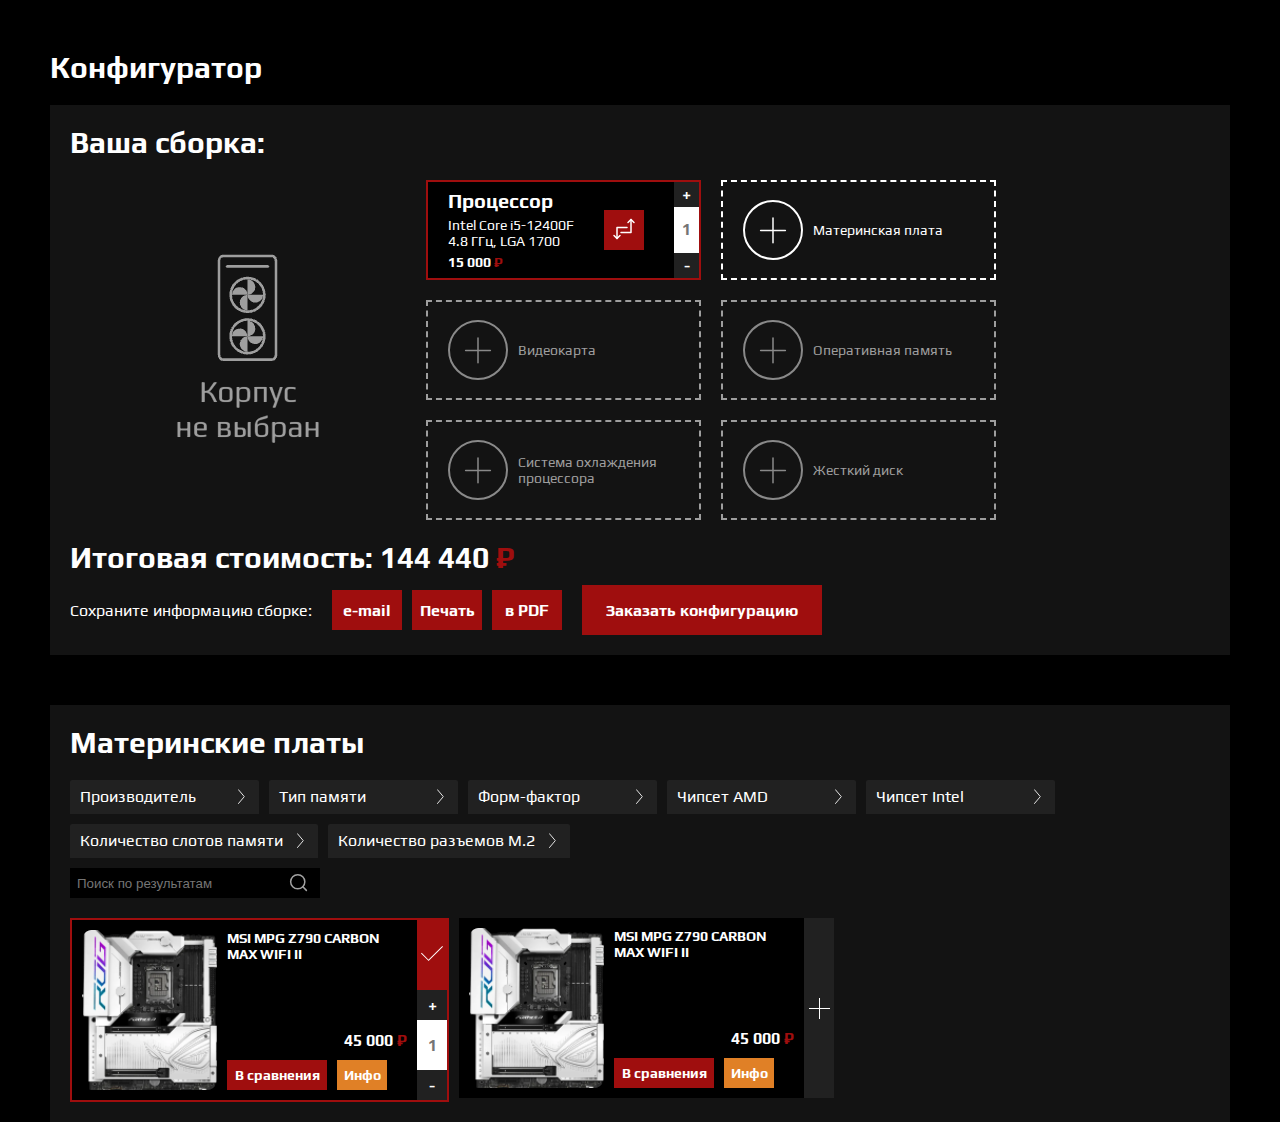
==== commit d92b07d6: "Return back" ====
--- a/configurator.html
+++ b/configurator.html
@@ -3,7 +3,7 @@
 <head>
     <meta charset="UTF-8">
     <meta name="viewport" content="width=device-width, initial-scale=1">
-    <title>Главная | LevelPC</title>
+    <title>Конфигуратор ПК | LevelPC</title>
     <link rel="icon" href="assets/icons/favicon.svg" type="image/x-icon">
     <link rel="preconnect" href="https://fonts.googleapis.com">
     <link rel="preconnect" href="https://fonts.gstatic.com" crossorigin>
@@ -201,9 +201,109 @@
         </div>
     </section>
     <section class="parts-list-wrapper">
-        <!-- <div class="right-popup-wrapper">
-            <div class="goods-info-container"></div>
-        </div> -->
+        <div class="overlay-blur"></div>
+        <div class="right-popup-wrapper">
+            <div class="goods-info-container">
+                <div class="right-popup-img-container">
+                    <img src="assets/Images/goods/goods-popup.png" alt="" class="info-container-image">
+                </div>
+                <h2 class="goods-popup-name">MSI MPG Z790 CARBON MAX WIFI II</h2>
+                <p class="goods-popup-caption">Материнская плата MSI MPG X870E CARBON WIFI выделяется классической расцветкой и логотипом дракона с многоцветной подсветкой. Она соответствует требованиям компьютерных энтузиастов и обеспечивает мощный вычислительный потенциал. Возможности подключения комплектующих представлены 4 слотами с поддержкой модулей DDR5, 3 слотами PCI-E x16, 4 слотами SATA III, 4 разъемами M.2.
+                    MSI MPG X870E CARBON WIFI оснащена сетевыми портами 2.5 и 5 Гбит/с и модулем беспроводной связи (WI-FI 7 и Bluetooth 5.4). Надежная элементная база гарантирует стабильность в эксплуатации комплектующей. Параметрами освещения можно управлять при помощи фирменного ПО.</p>
+                <div class="specs-popup-block">
+                    <p class="specs-popup-block-name">Общие параметры</p>
+                    <ul class="specs-popup-table">
+                        <li class="specs-popup-table-row">Серия</li>
+                        <li class="specs-popup-table-row">MSI MPG</li>
+                    </ul>
+                    <ul class="specs-popup-table">
+                        <li class="specs-popup-table-row">Модель</li>
+                        <li class="specs-popup-table-row">Z790 CARBON MAX WIFI II</li>
+                    </ul>
+                    <ul class="specs-popup-table">
+                        <li class="specs-popup-table-row">Цвет</li>
+                        <li class="specs-popup-table-row">Черный</li>
+                    </ul>
+                    <ul class="specs-popup-table">
+                        <li class="specs-popup-table-row">Год релиза</li>
+                        <li class="specs-popup-table-row">2024</li>
+                    </ul>
+                </div>
+                <div class="specs-popup-block">
+                    <p class="specs-popup-block-name">Процессор и чипсет</p>
+                    <ul class="specs-popup-table">
+                        <li class="specs-popup-table-row">Сокет</li>
+                        <li class="specs-popup-table-row">LGA1700</li>
+                    </ul>
+                    <ul class="specs-popup-table">
+                        <li class="specs-popup-table-row">Чипсет</li>
+                        <li class="specs-popup-table-row">Z790 CARBON MAX WIFI II</li>
+                    </ul>
+                    <ul class="specs-popup-table">
+                        <li class="specs-popup-table-row">Совместимые ядра</li>
+                        <li class="specs-popup-table-row">Не знаю какие</li>
+                    </ul>
+                </div>
+                <div class="specs-popup-block">
+                    <p class="specs-popup-block-name">Общие параметры</p>
+                    <ul class="specs-popup-table">
+                        <li class="specs-popup-table-row">Серия</li>
+                        <li class="specs-popup-table-row">MSI MPG</li>
+                    </ul>
+                    <ul class="specs-popup-table">
+                        <li class="specs-popup-table-row">Модель</li>
+                        <li class="specs-popup-table-row">Z790 CARBON MAX WIFI II</li>
+                    </ul>
+                    <ul class="specs-popup-table">
+                        <li class="specs-popup-table-row">Цвет</li>
+                        <li class="specs-popup-table-row">Черный</li>
+                    </ul>
+                    <ul class="specs-popup-table">
+                        <li class="specs-popup-table-row">Год релиза</li>
+                        <li class="specs-popup-table-row">2024</li>
+                    </ul>
+                </div>
+                <div class="specs-popup-block">
+                    <p class="specs-popup-block-name">Общие параметры</p>
+                    <ul class="specs-popup-table">
+                        <li class="specs-popup-table-row">Серия</li>
+                        <li class="specs-popup-table-row">MSI MPG</li>
+                    </ul>
+                    <ul class="specs-popup-table">
+                        <li class="specs-popup-table-row">Модель</li>
+                        <li class="specs-popup-table-row">Z790 CARBON MAX WIFI II</li>
+                    </ul>
+                    <ul class="specs-popup-table">
+                        <li class="specs-popup-table-row">Цвет</li>
+                        <li class="specs-popup-table-row">Черный</li>
+                    </ul>
+                    <ul class="specs-popup-table">
+                        <li class="specs-popup-table-row">Год релиза</li>
+                        <li class="specs-popup-table-row">2024</li>
+                    </ul>
+                </div>
+                <div class="specs-popup-block">
+                    <p class="specs-popup-block-name">Общие параметры</p>
+                    <ul class="specs-popup-table">
+                        <li class="specs-popup-table-row">Серия</li>
+                        <li class="specs-popup-table-row">MSI MPG</li>
+                    </ul>
+                    <ul class="specs-popup-table">
+                        <li class="specs-popup-table-row">Модель</li>
+                        <li class="specs-popup-table-row">Z790 CARBON MAX WIFI II</li>
+                    </ul>
+                    <ul class="specs-popup-table">
+                        <li class="specs-popup-table-row">Цвет</li>
+                        <li class="specs-popup-table-row">Черный</li>
+                    </ul>
+                    <ul class="specs-popup-table">
+                        <li class="specs-popup-table-row">Год релиза</li>
+                        <li class="specs-popup-table-row">2024</li>
+                    </ul>
+                </div>
+                <button class="popup-add-to-build-button">Добавить в сборку</button>
+            </div>
+        </div>
         <h2 class="block-title">Материнские платы</h2>
         <div class="filters-button">
             <img src="assets/icons/filters-icon.svg" alt="">
--- a/styles.css
+++ b/styles.css
@@ -5,7 +5,9 @@
 {
   -webkit-appearance:none;
 }
-
+button{
+    font-family: Play;
+}
 html{
     margin: 0;
     padding: 0;
@@ -563,7 +565,6 @@
     border: none;
     color: #fff;
     font-size: 14px;
-    font-family: Play;
     font-weight: bold;
     padding: 0;
     margin-top: 10px;
@@ -725,7 +726,7 @@
     color: #fff;
     background-color: #9f0e0e;
     font-size: 2vw; /* Размер текста зависит от ширины экрана */
-    font-family: Play;
+   
     border: 0;
     cursor: pointer;
     margin-bottom: 10px;
@@ -1051,6 +1052,7 @@
     margin-top: auto;
     margin-bottom: auto;
     cursor: pointer;
+    padding: 0;
 }
 .part-replace-button:hover{
     transition: 0.3s;
@@ -1070,6 +1072,7 @@
     background-color: #212121;
     color: #fff;
     cursor: pointer;
+    padding: 0;
 }
 .part-counter button:hover{
     transition: 0.3s;
@@ -1087,6 +1090,7 @@
     padding: 0;
     border: 0;
     font-family: Play;
+    border-radius: 0;
 }
 .part-count:focus{
     outline: 0;
@@ -1096,6 +1100,7 @@
     margin-top: 20px;
     display: flex;
     justify-content: space-between;
+    gap: 10px;
 }
 .configurator-bottom-right-part{
     display: flex;
@@ -1118,10 +1123,10 @@
     background-color: #9f0e0e;
     color: #fff;
     font-weight: bold;
-    font-family: Play;
     border: 0;
     font-size: 16px;
     cursor: pointer;
+    padding: 0;
 }
 .save-by-button:hover{
     background-color: #E08026;
@@ -1134,10 +1139,10 @@
     background-color: #9f0e0e;
     color: #fff;
     font-weight: bold;
-    font-family: Play;
     border: 0;
     font-size: 16px;
     cursor: pointer;
+    padding: 0;
 }
 .build-order-button:hover{
     transition: 0.3s;
@@ -1153,18 +1158,88 @@
     box-sizing: border-box;
     padding: 20px;
 }
+.overlay-blur {
+    position: fixed;
+    top: 0;
+    left: 0;
+    width: 100%;
+    height: 100%;
+    background: rgba(0, 0, 0, 0.5); /* Полупрозрачный черный фон */
+    backdrop-filter: blur(5px); /* Размытие фона */
+    z-index: 10; /* Убедитесь, что overlay находится над всем контентом */
+    display: none; /* Скрыт по умолчанию */
+}
 .right-popup-wrapper{
-    display: flex;
+    position: fixed;
+    top: 0;
+    right: -500px; /* Изначально скрыт за пределами экрана */
+    width: 500px;
+    padding: 30px;
+    padding-top: 20px;
+    height: 100vh;
     background-color: #000;
-    width: 500px;
-    position: fixed;
-    z-index: 2;
-    right: 0;
-    height: 100vh;
-    top: 0;
+    z-index: 11; /* Над overlay */
+    transition: right 0.5s ease-in-out; /* Плавное появление */
+    overflow-y: scroll;
+    box-sizing: border-box;
+}
+.right-popup-wrapper::-webkit-scrollbar {
+    display: none;
+}
+.right-popup-wrapper.active {
+    right: 0; /* Показываем попап */
+    box-shadow: -6px 0px 19px 0px #9f0e0e;
+}
+
+/* Класс для показа overlay */
+.overlay-blur.active {
+    display: block; /* Показываем размытый фон */
+}
+.right-popup-img-container{
+    width: 440px;
+    margin-left: auto;
+    margin-right: auto;
+    display: flex;
+    justify-content: space-around;
+    margin-bottom: 20px;
+    padding-bottom: 20px;
 }
 .parts-list-title{
     margin-bottom: 20px;
+}
+.goods-popup-caption{
+    font-size: 16px;
+    color: #9e9e9e;
+    margin-bottom: 20px;
+}
+.specs-popup-block{
+    margin-bottom: 20px;
+}
+.specs-popup-block-name{
+    color: #fff;
+    font-weight: bold;
+    margin-bottom: 10px;
+    font-size: 16px;
+}
+.specs-popup-table{
+    color: #9e9e9e;
+    padding: 0;
+    display: flex;
+    justify-content: space-between;
+    margin: 0;
+    margin-bottom: 10px;
+    border-bottom: 1px solid #9e9e9e;
+}
+.popup-add-to-build-button{
+    width: 180px;
+    height: 50px;
+    border: 0;
+    background-color: #9f0e0e;
+    cursor: pointer;
+    color: #fff;
+    font-size: 16px;
+    font-weight: bold;
+    
 }
 .parts-list-container{
 }
@@ -1253,7 +1328,6 @@
 }
 .item-search-field{
     border: 0;
-    font-family: Play;
     color: #fff;
     background-image: url('assets/icons/search-icon.svg');
     background-position: 95%; 
@@ -1313,6 +1387,7 @@
 }
 .item-info, .item-compare{
     height: 30px;
+    width: 100px;
     padding-left: 10px;
     padding-right: 10px;
     border-radius: 0;
@@ -1320,10 +1395,12 @@
     color: #fff;
     font-weight: bold;
     font-size: 14px;
-    font-family: Play;
-    cursor: pointer;
-}
+    cursor: pointer;
+    padding: 0;
+}
+
 .item-info{
+    width: 50px;
     background-color: #E08026;
 }
 .item-compare{
@@ -1754,8 +1831,7 @@
         background-color: #000;
         flex-wrap: nowrap;
         flex-direction: column;
-        padding-top: 10px;
-        padding-bottom: 10px;
+        padding: 10px;
     }
     .final-price-label{
         display: none;
@@ -1786,6 +1862,13 @@
     }
     .build-part{
         padding-left: 10px;
+        width: 100%;
+    }
+    .chosen-part{
+        gap: 10px;
+    }
+    .part-replace-button{
+        margin-left: auto;
     }
     .build-part-title{
         font-size: 14px;
@@ -1812,18 +1895,24 @@
     .parts-list-item{
         max-width: 747px;
         max-height: 142px;
+        width: 100%;
+        gap: 0;
+        justify-content: space-between;
     }
     .list-item-image{
         width: 102px;
     }
     .item-name{
-        font-size: 10px;
+        font-size: 14px;
+    }
+    .item-buttons{
+        justify-content: flex-end;
     }
     .item-buttons button{
-        font-size: 10px;
+        font-size: 14px;
     }
     .item-compare{
-        width: 90px;
+        width: 100px;
     }
     .item-remove-and-count{
         width: 24px;
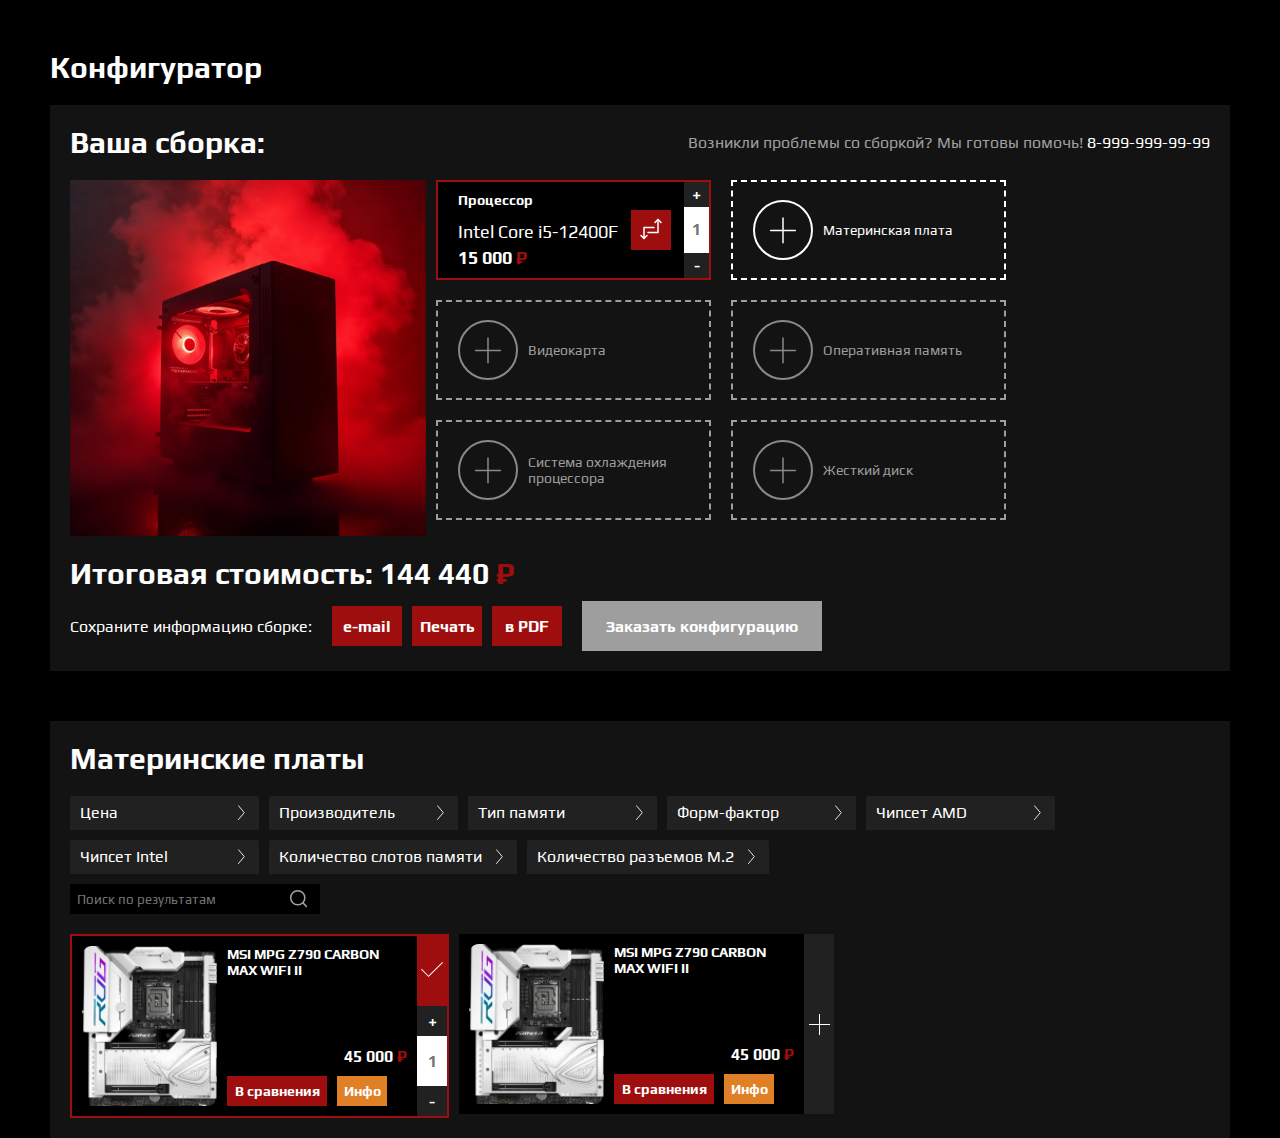
==== commit acd9c80b: "fixed header icons" ====
--- a/configurator.html
+++ b/configurator.html
@@ -17,7 +17,7 @@
         <div class="configurator-container">
             <div class="your-build-head">
                 <h2 class="block-title">Ваша сборка:</h2>
-                <h2 class="mobile-price-label">144 440 <span style="color:#9f0e0e;">₽</span></h2>
+                <p class="help-number">Возникли проблемы со сборкой? <br>Мы готовы помочь! <span style="color: #fff;">8-999-999-99-99</span></p>
             </div>
             <div class="configurator-build-container">
                 <img src="assets/Images/goods/no-pc.png" alt="" class="build-case-image">
@@ -25,7 +25,7 @@
                     <div class="build-part chosen-part">
                         <div class="part-text">
                             <p class="build-part-title">Процессор</p>
-                            <p class="build-part-name"><a href="">Intel Core i5-12400F<br>4.8 ГГц, LGA 1700</a></p>
+                            <p class="build-part-name"><a href="">Intel Core i5-12400F</a></p>
                             <p class="build-part-price">15 000 <span style="color:#9f0e0e;">₽</span></p>
                         </div>
                         <button class="part-replace-button">
@@ -309,8 +309,64 @@
             <img src="assets/icons/filters-icon.svg" alt="">
             <p class="filters-title">Фильтры</p>
         </div>
+        <div class="mobile-filters-wrapper">
+            <button class="exit-filter-popup"><img src="assets/icons/close-filter-icon.svg" alt=""></button>
+            <p class="mobile-filters-title">Фильтры</p>
+                <div class="specs-drop-list mobile-filters-container">
+                    <div class="specs-drop-list-main mobile-drop-list-main">
+                        <p class="drop-list-title">Цена</p>
+                        <img src="assets/icons/droplist-arrow-icon.svg" alt="" class="droplist-icon">
+                        <div class="droplist-list price-drop-list">От
+                            <input type="text" class="droplist-lowest-price" placeholder="0">
+                            До
+                            <input type="text" class="droplist-highest-price" placeholder="50 000">
+                        </div>
+                    </div>
+                    <div class="specs-drop-list-main mobile-drop-list-main">
+                        <p class="drop-list-title">Производитель</p>
+                        <img src="assets/icons/droplist-arrow-icon.svg" alt="" class="droplist-icon">
+                        <div class="droplist-list">
+                            <div class="droplist-item droplist-item_1">
+                                <p>AsRock</p>
+                                <input type="checkbox" class="droplist-checkbox">
+                            </div>
+                            <div class="droplist-item droplist-item_1">
+                                <p>ColorFul</p>
+                                <input type="checkbox" class="droplist-checkbox">
+                            </div>
+                            <div class="droplist-item droplist-item_1">
+                                <p>GIGABYTE</p>
+                                <input type="checkbox" class="droplist-checkbox">
+                            </div>
+                            <div class="droplist-item droplist-item_1">
+                                <p>MaxSun</p>
+                                <input type="checkbox" class="droplist-checkbox">
+                            </div>
+                            <div class="droplist-item droplist-item_1">
+                                <p>MSI</p>
+                                <input type="checkbox" class="droplist-checkbox">
+                            </div>
+                        </div>
+                    </div>
+                </div>
+            <div class="mobile-filters-bottom">
+                <div class="mobile-filters-buttons">
+                    <button class="apply-filters-button">Применить фильтры</button>
+                    <button class="cancel-filters-button">Сбросить</button>
+                </div>
+            </div>
+        </div>
         <div class="parts-list-container">
             <div class="specs-drop-list">
+                <div class="specs-drop-list-main">
+                    <p class="drop-list-title">Цена</p>
+                    <img src="assets/icons/droplist-arrow-icon.svg" alt="" class="droplist-icon">
+                    <div class="droplist-list price-drop-list">От
+                        <input type="text" class="droplist-lowest-price" placeholder="0">
+                        До
+                        <input type="text" class="droplist-highest-price" placeholder="50 000">
+                    </div>
+                </div>
                 <div class="specs-drop-list-main">
                     <p class="drop-list-title">Производитель</p>
                     <img src="assets/icons/droplist-arrow-icon.svg" alt="" class="droplist-icon">
--- a/styles.css
+++ b/styles.css
@@ -7,6 +7,8 @@
 }
 button{
     font-family: Play;
+    border-radius: 0;
+    border:0;
 }
 html{
     margin: 0;
@@ -40,6 +42,9 @@
     text-decoration: none;
     color: #a3a3a3;
 }
+input{
+    font-family: Play;
+}
 .header-wrapper{
     border-bottom: 2px solid #9f0e0e;
     height: 48px;
@@ -53,7 +58,6 @@
     color: #fff;
     border: 0;
     background-color: #000;
-    border-radius: 0;
     height: 48px;
     padding-top: 17px;
     justify-content: space-evenly;
@@ -148,6 +152,11 @@
     justify-content: space-evenly;
     width: fit-content;
     cursor: pointer;
+}
+.header-button-icon
+{
+    width: 15px;
+    height: 15px;
 }
 .header-nav-button:hover{
     transition: 0.3s;
@@ -948,8 +957,14 @@
     justify-content: space-between;
     align-items: center;
     margin-bottom: 20px;
-}
-.mobile-price-label{
+    flex-wrap: wrap;
+    gap: 10px;
+}
+.help-number{
+    color: #9e9e9e;
+    text-align: right;
+}
+.help-number br{
     display: none;
 }
 .your-build-head h2{
@@ -957,6 +972,7 @@
 }
 .configurator-build-container{
     display: flex;
+    gap: 10px;
 }
 .build-case-image{
     max-width: 356px;
@@ -996,6 +1012,12 @@
     font-size: 14px;
     cursor: pointer;
 }
+.part-text{
+    display: flex;
+    flex-direction: column;
+    margin-top: 10px;
+    margin-bottom: 10px;
+}
 .ready-to-pick .part-text{
     display: none;
 }
@@ -1024,15 +1046,14 @@
     opacity: 0.5;
 }
 .build-part-title{
-    margin-top: 6.5px;
+    font-size: 14px;
+    font-weight: bold;
+}
+.build-part-name{
+    font-size: 18px;
+    color: #fff;
     margin-bottom: 5px;
-    font-size: 20px;
-    font-weight: bold;
-}
-.build-part-name{
-    font-size: 14px;
-    color: #fff;
-    margin-bottom: 5px;
+    margin-top: auto;
 }
 .build-part-name a{
     color: #fff;
@@ -1042,7 +1063,7 @@
 }
 .build-part-price{
     font-weight: bold;
-    font-size: 14px;
+    font-size: 18px;
 }
 .part-replace-button{
     width: 40px;
@@ -1065,7 +1086,6 @@
 .part-counter button{
     width: 25px;
     height: 25px;
-    border-radius: 0;
     border: none;
     font-size: 16px;
     font-weight: bold;
@@ -1090,7 +1110,6 @@
     padding: 0;
     border: 0;
     font-family: Play;
-    border-radius: 0;
 }
 .part-count:focus{
     outline: 0;
@@ -1119,7 +1138,6 @@
 .save-by-button{
     width: 70px;
     height: 40px;
-    border-radius: 0;
     background-color: #9f0e0e;
     color: #fff;
     font-weight: bold;
@@ -1135,16 +1153,18 @@
 .build-order-button{
     width: 240px;
     height: 50px;
-    border-radius: 0;
-    background-color: #9f0e0e;
+    background-color: #9e9e9e;
     color: #fff;
     font-weight: bold;
     border: 0;
     font-size: 16px;
-    cursor: pointer;
     padding: 0;
 }
-.build-order-button:hover{
+.build-order-active-button{
+    cursor: pointer;
+    background-color: #9f0e0e;
+}
+.build-order-active-button:hover{
     transition: 0.3s;
     background-color: #E08026;
 }
@@ -1240,6 +1260,10 @@
     font-size: 16px;
     font-weight: bold;
     
+}
+.popup-add-to-build-button:hover{
+    transition: 0.3s;
+    background-color: #E08026;
 }
 .parts-list-container{
 }
@@ -1311,6 +1335,10 @@
 {
     display: block;
 }
+.specs-drop-list-main:hover .price-drop-list
+{
+    display: flex;
+}
 .specs-drop-list-main:hover
 {
     border-color: #9f0e0e;
@@ -1323,7 +1351,7 @@
 .droplist-checkbox{
     width: 15px;
     height: 15px;
-    background-color: #fff;
+    accent-color: #9f0e0e;
     margin: 0;
 }
 .item-search-field{
@@ -1340,7 +1368,6 @@
     margin-top: 10px;
 }
 .item-search-field:focus{
-    border-radius: 0;
     outline: 2px solid #9f0e0e;
 }
 .pc-parts-list{
@@ -1390,7 +1417,6 @@
     width: 100px;
     padding-left: 10px;
     padding-right: 10px;
-    border-radius: 0;
     border: 0;
     color: #fff;
     font-weight: bold;
@@ -1413,7 +1439,6 @@
     align-items: center;
     justify-content: space-evenly;
     border: 0;
-    border-radius: 0;
     padding: 0;
     cursor: pointer;
 }
@@ -1447,7 +1472,6 @@
     height: 70px;
     background-color: #9f0e0e;
     border: 0;
-    border-radius: 0;
     padding: 0;
     cursor: pointer;
 }
@@ -1467,6 +1491,225 @@
 .added-item .item-remove-and-count{
     display: block;    
 }
+
+.catalogue-wrapper{
+    max-width: 1600px;
+    margin-left: auto;
+    margin-right: auto;
+    margin-top: 50px;
+}
+.catalogue-container{
+    display: flex;
+    gap: 20px;
+    flex-wrap: wrap;
+    justify-content: center;
+    align-items: stretch;
+}
+.catalogue-card-wrapper{
+    background-color: #131313;
+    display: flex;
+    flex-direction: column;
+    gap: 15px;
+    align-items: center;
+    cursor: pointer;
+    font-size: 30px;
+    text-align: center;
+    padding: 25px;
+    padding-top: 20px;
+    box-sizing: border-box;
+    color: #fff;
+    aspect-ratio: 1 / 1; /* Соотношение сторон 1:1 (квадрат) */
+    width: 100%; /* Ширина будет регулироваться контейнером */
+    max-width: 385px; 
+}
+.catalogue-card-wrapper:hover{
+    background-color: #222222;
+    transition: 0.3s;
+}
+.search-results-wrapper{
+    max-width: 1600px;
+    margin-top: 50px;
+    margin-left: auto;
+    margin-right: auto;
+}
+.search-results-container{
+
+}
+.applied-filters-flex{
+    display: none;
+    margin-bottom: 20px;
+    margin-left: 220px;
+    /* display: flex; */
+    gap: 10px;
+    align-items: center;
+    max-width: 1380px;
+    flex-wrap: wrap;
+}
+.applied-filters-title{
+    font-size: 16px;
+    font-weight: bold;
+    color: #fff;
+}
+.applied-filter{
+    min-width: 100px;
+    height: 30px;
+    display: flex;
+    box-sizing: border-box;
+    padding-left: 8px;
+    padding-right: 8px;
+    justify-content: space-between;
+    gap: 10px;
+    background-color: #131313;
+    align-items: center;
+}
+.applied-filter-name{
+    font-size: 14px;
+    color: #fff;
+}
+.search-results-sorting{
+    display: flex;
+    width: 100%;
+    justify-content: flex-end;
+    gap: 10px;
+    align-items: center;
+}
+.sort-droplist-item:hover{
+    background-color: #E08026;
+    transition: 0.3s;    
+}
+.search-orientation-button{
+    width: 15px;
+    height: 15px;
+    margin: 0;
+    padding: 0;
+    border: 0;
+    background-color: #000;
+    cursor: pointer;
+}
+.search-results-container{
+    display: flex;
+    gap: 20px;
+}
+.left-filters-wrapper{
+    display: flex;
+    flex-direction: column;
+    gap: 10px;
+}
+.left-filters-title{
+    font-size: 16px;
+    font-weight: bold;
+    color: #fff;
+}
+.filters-block{
+    padding: 10px;
+    background-color: #131313;
+    width: 200px;
+    display: flex;
+    flex-direction: column;
+    gap: 10px;
+    box-sizing: border-box;
+}
+.filter-title{
+    font-size: 14px;
+    color: #fff;
+}
+.filter-search-field{
+    width: 100%;
+    background-image: none;
+    height: 30px;
+    background-color: #000;
+    padding: 0;
+}
+.filters-table{
+    margin: 0;
+    padding: 0;
+    color: #fff;
+    display: flex;
+    flex-direction: column;
+    gap: 10px;
+}
+
+.original-checkbox{
+    display: none;
+}
+.checkmark{
+    cursor: pointer;
+    display: inline-block;
+    position: relative;
+    margin: 0;
+    accent-color: #9f0e0e;
+    width: 20px;
+    height: 20px;
+    background-color: black;
+}
+.custom-checkbox:hover .checkmark {
+    border-color: #E08026; /* Оранжевая рамка при наведении */
+}
+
+/* Стили для состояния "активно" (чекбокс отмечен) */
+.custom-checkbox input[type="checkbox"]:checked + .checkmark {
+    background-color: #9f0e0e; /* Красный фон при активации */
+    border-color: #9f0e0e; /* Красная рамка при активации */
+}
+
+/* Галочка внутри чекбокса */
+.custom-checkbox .checkmark::after {
+    content: "";
+    position: absolute;
+    display: none;
+    left: 6px;
+    top: 2px;
+    width: 5px;
+    height: 10px;
+    border: solid white;
+    border-width: 0 2px 2px 0;
+    transform: rotate(45deg);
+}
+
+/* Показываем галочку, если чекбокс отмечен */
+.custom-checkbox input[type="checkbox"]:checked + .checkmark::after {
+    display: block;
+}
+.filter-in-table{
+    display: flex;
+    align-items: center;
+    gap: 10px;
+}
+.filter-price-inputs{
+    display: flex;
+    gap: 6px;
+}
+.filter-price-input{
+    width: 87px;
+    border: 0;
+    padding: 0;
+    background-color: #000;
+    color: #fff;
+    height: 30px;
+    text-indent: 5px;
+}
+.filter-price-input:focus{
+    outline: 0;
+}
+.mobile-filters-wrapper{
+    display: none;
+}
+.price-drop-list{
+    gap: 10px;
+    flex-direction: column;
+    padding: 10px;
+    box-sizing: border-box;
+}
+.price-drop-list input{
+    height: 30px;
+    width: 100%;
+    border-radius: 0;
+    border: 0;
+    background-color: #131313;
+}
+.price-drop-list input:focus{
+    outline: 2px solid #9f0e0e;
+}
 @media (max-width: 1616px) {
     .news-container{
         max-width: 1450px;
@@ -1484,6 +1727,9 @@
     .configurator-wrapper, .parts-list-wrapper{
         margin-left: 50px;
         margin-right: 50px;
+    }
+    .catalogue-wrapper{
+        max-width: 1200px;
     }
 }
 @media (max-width: 1436px) {
@@ -1569,6 +1815,20 @@
     .configurator-bottom{
         flex-wrap: wrap;
     }
+    .catalogue-wrapper{
+        max-width: 1180px;
+        margin-top: 20px;
+    }
+    .catalogue-container{
+        gap: 10px;
+    }
+    .catalogue-card-wrapper{
+        max-width: 280px;
+        font-size: 20px;
+    }
+    .catalogue-card-wrapper img{
+        width: 90%;
+    }
 }
 @media (max-width: 1120px) {
     .burger-menu-button{
@@ -1597,6 +1857,20 @@
     }
     .advantage-item{
         max-width: 345px;
+    }
+    .catalogue-wrapper{
+        max-width: 1000px;
+        margin-top: 20px;
+    }
+    .catalogue-container{
+        gap: 10px;
+    }
+    .catalogue-card-wrapper{
+        max-width: 200px;
+        font-size: 12px;
+    }
+    .catalogue-card-wrapper img{
+        width: 90%;
     }
 }
 
@@ -1824,6 +2098,13 @@
         flex-direction: column;
         align-items: center;
     }
+    .help-number{
+        max-width: 405px;
+        margin-left: auto;
+    }
+    .help-number br{
+        display: block;
+    }
     .build-parts-flex{
         padding-right: 0;
         align-items: center;
@@ -1874,7 +2155,18 @@
         font-size: 14px;
     }
     .build-part-name{
+        font-size: 18px;
+    }
+    .configurator-bottom-right-part{
+        gap: 10px;
+    }
+    .save-by-button{
+        width: 50px;
         font-size: 14px;
+        height: 30px;
+    }
+    .build-order-button{
+        width: 220px;
     }
     .parts-list-wrapper{
         margin-top: 20px;
@@ -1892,6 +2184,26 @@
     .filters-button{
         display: flex;
     }
+    .mobile-filters-wrapper{
+        background-color: #000;
+        width: 100%;
+        height: 100vh;
+        position: fixed;
+        box-sizing: border-box;
+        padding: 20px;
+        top: 0;
+        z-index: 2;
+        left: 0;
+        transition: left 0.3s ease-in-out;
+    }
+    
+    .exit-filter-popup{
+        width: 24px;
+        height: 24px;
+        padding: 0;
+        background-color: #000;
+        cursor: pointer;
+    }
     .parts-list-item{
         max-width: 747px;
         max-height: 142px;
@@ -1939,6 +2251,52 @@
     .specs-drop-list{
         display: none;
     }
+    .mobile-filters-container{
+        display: flex;
+        flex-direction: column;
+    }
+    .mobile-filters-title{
+        font-size: 16px;
+        margin-top: 20px;
+        margin-bottom: 20px;
+        color: #fff;
+        font-weight: bold;
+    }
+    .mobile-drop-list-main{
+        width: 100%;
+    }
+    .mobile-filters-bottom{
+        width: 100%;
+        height: 80px;
+        position: fixed;
+        bottom: 0;
+        background-color: #131313;
+        left: 0;
+        box-sizing: border-box;
+        padding: 10px;
+    }
+    .mobile-filters-buttons{
+        display: flex;
+        margin-left: auto;
+        margin-right: auto;
+        gap: 10px;
+        max-width: 707px;
+        justify-content: center;
+    }
+    .apply-filters-button{
+        height: 50px;
+        background-color: #9f0e0e;
+        color: #fff;
+        font-weight: bold;
+        width: 100%;
+    }
+    .cancel-filters-button{
+        height: 50px;
+        background-color: #E08026;
+        color: #fff;
+        font-weight: bold;
+        width: 70%;
+    }
     .block-title{
         font-size: 20px;
         width: fit-content;
@@ -1949,4 +2307,24 @@
         width: 100%;
         margin-top: 10px;
     }
-}+    .catalogue-wrapper{
+        max-width: 747px;
+        margin-top: 20px;
+    }
+    .catalogue-title{
+        font-size: 20px;
+    }
+    .catalogue-container{
+        gap: 10px;
+    }
+    .catalogue-card-wrapper{
+        max-width: 45%;
+        font-size: 14px;
+        padding: 10px;
+        padding-top: 5px;
+        gap: 5px;
+    }
+    .catalogue-card-wrapper img{
+        width: 90%;
+    }
+}
